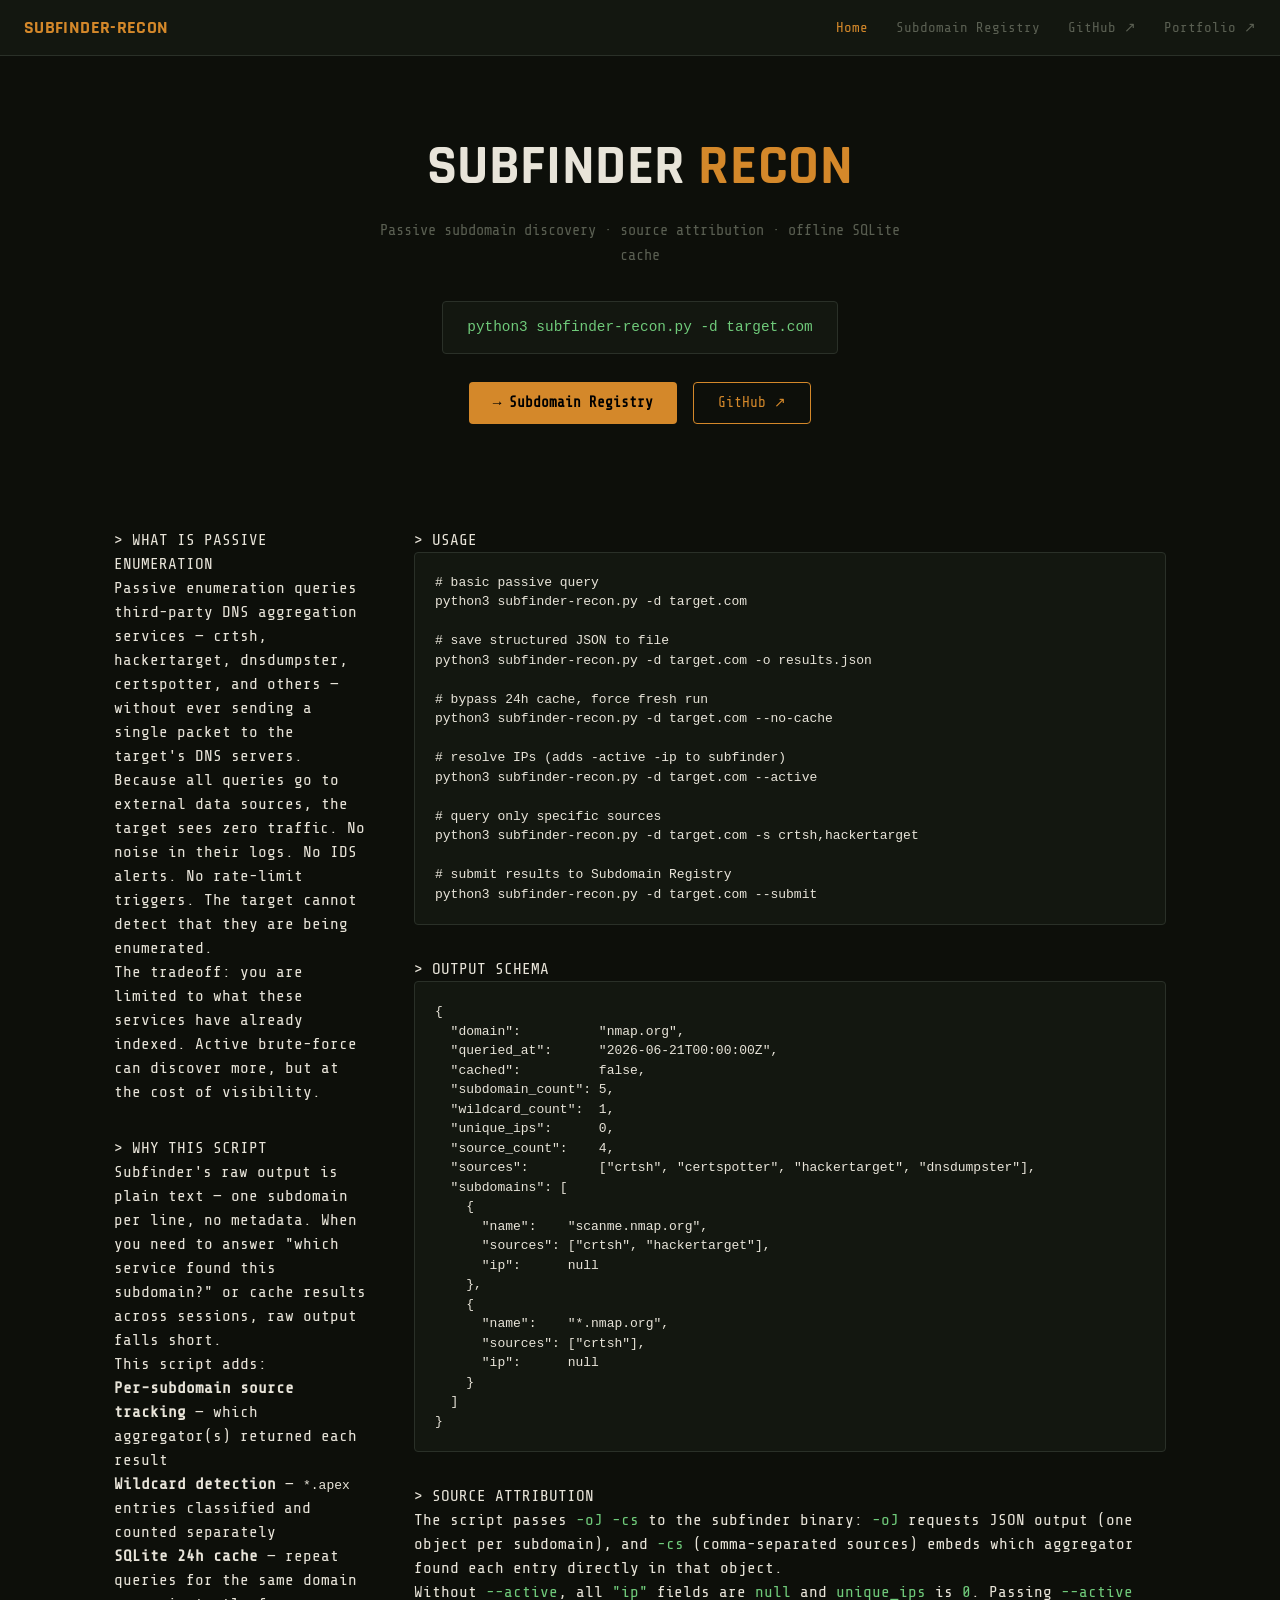
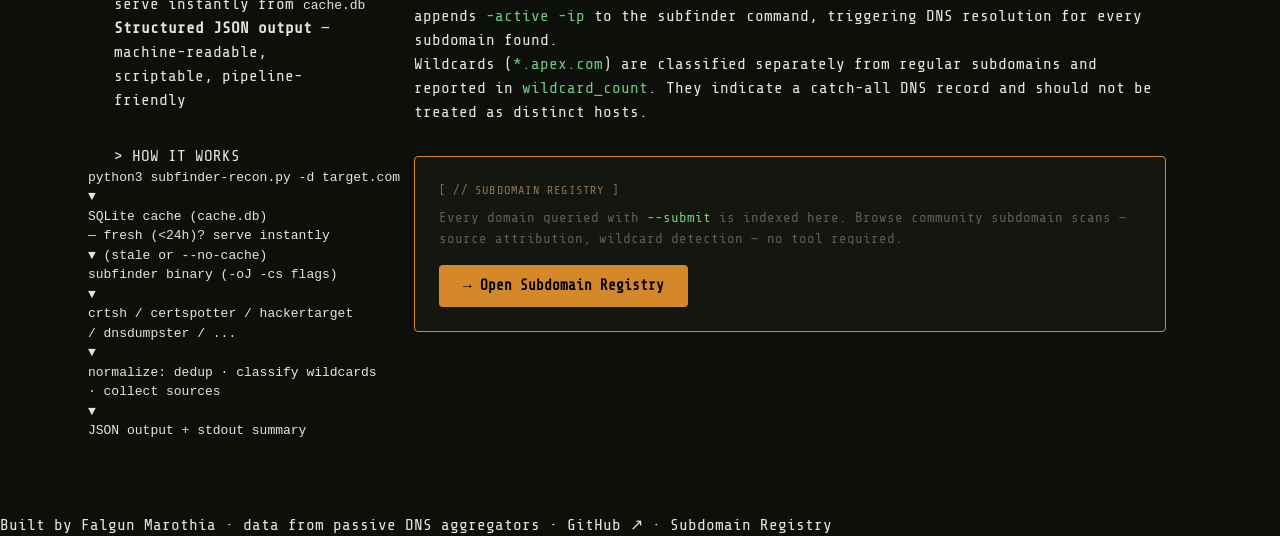
==== web/index.html @ 328d938c "feat: initial build — Subdomain Registry, submission pipeline, 18-file standard" ====
<!DOCTYPE html>
<html lang="en">
<head>
  <meta charset="UTF-8">
  <meta name="viewport" content="width=device-width, initial-scale=1.0">
  <title>subfinder-recon — Passive Subdomain Enumeration</title>
  <link rel="preconnect" href="https://fonts.googleapis.com">
  <link rel="preconnect" href="https://fonts.gstatic.com" crossorigin>
  <link href="https://fonts.googleapis.com/css2?family=Share+Tech+Mono&family=Rajdhani:wght@400;600;700&display=swap" rel="stylesheet">
  <link rel="stylesheet" href="assets/css/style.css">
</head>
<body>

<nav>
  <a class="nav-brand" href="index.html">SUBFINDER-RECON</a>
  <div class="nav-links">
    <a href="index.html" class="nav-active">Home</a>
    <a href="subdomain-registry.html">Subdomain Registry</a>
    <a href="https://github.com/fmfalgun/subfinder-recon" target="_blank" rel="noopener noreferrer">GitHub ↗</a>
    <a href="https://fmfalgun.github.io" target="_blank" rel="noopener noreferrer">Portfolio ↗</a>
  </div>
</nav>

<section class="hero">
  <h1>SUBFINDER <span>RECON</span></h1>
  <p class="tagline">Passive subdomain discovery · source attribution · offline SQLite cache</p>
  <div class="install-block">
    <code>python3 subfinder-recon.py -d target.com</code>
  </div>
  <div class="hero-cta-row">
    <a href="subdomain-registry.html" class="cta-btn">→ Subdomain Registry</a>
    <a href="https://github.com/fmfalgun/subfinder-recon" target="_blank" rel="noopener noreferrer" class="cta-ghost">GitHub ↗</a>
  </div>
</section>

<div class="layout">

  <aside class="info-panel">

    <div class="panel-block">
      <div class="panel-title">&gt; WHAT IS PASSIVE ENUMERATION</div>
      <p>Passive enumeration queries third-party DNS aggregation services — crtsh, hackertarget, dnsdumpster, certspotter, and others — without ever sending a single packet to the target's DNS servers.</p>
      <p>Because all queries go to external data sources, the target sees zero traffic. No noise in their logs. No IDS alerts. No rate-limit triggers. The target cannot detect that they are being enumerated.</p>
      <p>The tradeoff: you are limited to what these services have already indexed. Active brute-force can discover more, but at the cost of visibility.</p>
    </div>

    <div class="panel-block">
      <div class="panel-title">&gt; WHY THIS SCRIPT</div>
      <p>Subfinder's raw output is plain text — one subdomain per line, no metadata. When you need to answer "which service found this subdomain?" or cache results across sessions, raw output falls short.</p>
      <p>This script adds:</p>
      <ul>
        <li><strong>Per-subdomain source tracking</strong> — which aggregator(s) returned each result</li>
        <li><strong>Wildcard detection</strong> — <code>*.apex</code> entries classified and counted separately</li>
        <li><strong>SQLite 24h cache</strong> — repeat queries for the same domain serve instantly from <code>cache.db</code></li>
        <li><strong>Structured JSON output</strong> — machine-readable, scriptable, pipeline-friendly</li>
      </ul>
    </div>

    <div class="panel-block">
      <div class="panel-title">&gt; HOW IT WORKS</div>
      <pre class="arch-diagram">python3 subfinder-recon.py -d target.com
▼
SQLite cache (cache.db)
— fresh (&lt;24h)? serve instantly
▼ (stale or --no-cache)
subfinder binary (-oJ -cs flags)
▼
crtsh / certspotter / hackertarget
/ dnsdumpster / ...
▼
normalize: dedup · classify wildcards
· collect sources
▼
JSON output + stdout summary</pre>
    </div>

  </aside>

  <main class="home-main">

    <div class="panel-block">
      <div class="panel-title">&gt; USAGE</div>
      <pre class="code-block"><span class="comment"># basic passive query</span>
python3 subfinder-recon.py -d target.com

<span class="comment"># save structured JSON to file</span>
python3 subfinder-recon.py -d target.com -o results.json

<span class="comment"># bypass 24h cache, force fresh run</span>
python3 subfinder-recon.py -d target.com --no-cache

<span class="comment"># resolve IPs (adds -active -ip to subfinder)</span>
python3 subfinder-recon.py -d target.com --active

<span class="comment"># query only specific sources</span>
python3 subfinder-recon.py -d target.com -s crtsh,hackertarget

<span class="comment"># submit results to Subdomain Registry</span>
python3 subfinder-recon.py -d target.com --submit</pre>
    </div>

    <div class="panel-block">
      <div class="panel-title">&gt; OUTPUT SCHEMA</div>
      <pre class="code-block">{
  <span class="json-key">"domain"</span>:          <span class="json-str">"nmap.org"</span>,
  <span class="json-key">"queried_at"</span>:      <span class="json-str">"2026-06-21T00:00:00Z"</span>,
  <span class="json-key">"cached"</span>:          <span class="json-bool">false</span>,
  <span class="json-key">"subdomain_count"</span>: <span class="json-num">5</span>,
  <span class="json-key">"wildcard_count"</span>:  <span class="json-num">1</span>,
  <span class="json-key">"unique_ips"</span>:      <span class="json-num">0</span>,
  <span class="json-key">"source_count"</span>:    <span class="json-num">4</span>,
  <span class="json-key">"sources"</span>:         [<span class="json-str">"crtsh"</span>, <span class="json-str">"certspotter"</span>, <span class="json-str">"hackertarget"</span>, <span class="json-str">"dnsdumpster"</span>],
  <span class="json-key">"subdomains"</span>: [
    {
      <span class="json-key">"name"</span>:    <span class="json-str">"scanme.nmap.org"</span>,
      <span class="json-key">"sources"</span>: [<span class="json-str">"crtsh"</span>, <span class="json-str">"hackertarget"</span>],
      <span class="json-key">"ip"</span>:      <span class="json-bool">null</span>
    },
    {
      <span class="json-key">"name"</span>:    <span class="json-str">"*.nmap.org"</span>,
      <span class="json-key">"sources"</span>: [<span class="json-str">"crtsh"</span>],
      <span class="json-key">"ip"</span>:      <span class="json-bool">null</span>
    }
  ]
}</pre>
    </div>

    <div class="panel-block">
      <div class="panel-title">&gt; SOURCE ATTRIBUTION</div>
      <p>The script passes <code class="inline-code">-oJ -cs</code> to the subfinder binary: <code class="inline-code">-oJ</code> requests JSON output (one object per subdomain), and <code class="inline-code">-cs</code> (comma-separated sources) embeds which aggregator found each entry directly in that object.</p>
      <p>Without <code class="inline-code">--active</code>, all <code class="inline-code">"ip"</code> fields are <code class="inline-code">null</code> and <code class="inline-code">unique_ips</code> is <code class="inline-code">0</code>. Passing <code class="inline-code">--active</code> appends <code class="inline-code">-active -ip</code> to the subfinder command, triggering DNS resolution for every subdomain found.</p>
      <p>Wildcards (<code class="inline-code">*.apex.com</code>) are classified separately from regular subdomains and reported in <code class="inline-code">wildcard_count</code>. They indicate a catch-all DNS record and should not be treated as distinct hosts.</p>
    </div>

    <div class="hof-cta-card">
      <div class="hof-cta-label">[ // SUBDOMAIN REGISTRY ]</div>
      <p class="hof-cta-desc">Every domain queried with <code class="inline-code">--submit</code> is indexed here. Browse community subdomain scans — source attribution, wildcard detection — no tool required.</p>
      <a href="subdomain-registry.html" class="cta-btn">→ Open Subdomain Registry</a>
    </div>

  </main>

</div>

<footer>
  Built by <a href="https://fmfalgun.github.io">Falgun Marothia</a> · data from passive DNS aggregators · <a href="https://github.com/fmfalgun/subfinder-recon">GitHub ↗</a> · <a href="subdomain-registry.html">Subdomain Registry</a>
</footer>

</body>
</html>
---- web/assets/css/style.css ----
/* ============================================================
   subfinder-recon — style.css
   Design tokens + full site styles
   ============================================================ */

:root {
  --black:        #0D0F0A;
  --card:         #131710;
  --border:       #2A3028;
  --cream:        #E8E4D9;
  --dim:          #5A5F52;
  --amber:        #D4882A;
  --khaki:        #8B7355;
  --green:        #6FCA7A;
  --blue:         #7AA8CA;
  --red:          #CC3333;
  --font-mono:    'Share Tech Mono', 'Courier New', monospace;
  --font-display: 'Rajdhani', sans-serif;
}

/* ============================================================
   Reset + Base
   ============================================================ */

*,
*::before,
*::after {
  box-sizing: border-box;
  margin: 0;
  padding: 0;
}

body {
  background: var(--black);
  color: var(--cream);
  font-family: var(--font-mono);
  line-height: 1.5;
  min-height: 100vh;
}

a {
  color: inherit;
  text-decoration: none;
}

ul,
ol {
  list-style: none;
}

img {
  display: block;
  max-width: 100%;
}

/* ============================================================
   Nav
   ============================================================ */

nav {
  position: sticky;
  top: 0;
  z-index: 100;
  background: var(--card);
  border-bottom: 1px solid var(--border);
  display: flex;
  align-items: center;
  justify-content: space-between;
  padding: 0 24px;
  height: 56px;
}

.nav-brand {
  color: var(--amber);
  font-family: var(--font-display);
  font-weight: 700;
  font-size: 1.15rem;
  letter-spacing: .02em;
}

.nav-links {
  display: flex;
  align-items: center;
  gap: 28px;
}

.nav-links a {
  color: var(--dim);
  font-size: .88rem;
  transition: color .15s;
}

.nav-links a:hover {
  color: var(--amber);
}

.nav-active {
  color: var(--amber) !important;
}

/* ============================================================
   Hero
   ============================================================ */

.hero {
  text-align: center;
  padding: 80px 24px 64px;
}

.hero h1 {
  font-family: var(--font-display);
  font-size: 3.5rem;
  font-weight: 700;
  line-height: 1.1;
  margin-bottom: 20px;
  letter-spacing: .01em;
}

.hero h1 span {
  color: var(--amber);
}

.hero p {
  color: var(--dim);
  font-size: .95rem;
  max-width: 540px;
  margin: 0 auto 32px;
  line-height: 1.7;
}

.install-block {
  display: inline-block;
  background: var(--card);
  border: 1px solid var(--border);
  border-radius: 4px;
  padding: 14px 24px;
  font-family: var(--font-mono);
  font-size: .9rem;
  color: var(--green);
  margin-bottom: 28px;
  text-align: left;
}

.hero-cta-row {
  display: flex;
  justify-content: center;
  align-items: center;
  gap: 16px;
  flex-wrap: wrap;
}

.cta-btn {
  background: var(--amber);
  color: #000;
  font-family: var(--font-mono);
  font-size: .9rem;
  font-weight: 700;
  padding: 10px 24px;
  border: none;
  border-radius: 4px;
  cursor: pointer;
  text-decoration: none;
  display: inline-block;
  transition: opacity .15s;
}

.cta-btn:hover {
  opacity: .85;
}

.cta-ghost {
  border: 1px solid var(--amber);
  color: var(--amber);
  font-family: var(--font-mono);
  font-size: .9rem;
  padding: 9px 24px;
  border-radius: 4px;
  background: transparent;
  cursor: pointer;
  text-decoration: none;
  display: inline-block;
  transition: background .15s;
}

.cta-ghost:hover {
  background: rgba(212, 136, 42, .08);
}

/* ============================================================
   Two-Column Layout
   ============================================================ */

.layout {
  display: grid;
  grid-template-columns: 260px 1fr;
  gap: 40px;
  max-width: 1100px;
  margin: 0 auto;
  padding: 40px 24px;
}

.info-panel {
  position: sticky;
  top: 80px;
  align-self: start;
}

/* ============================================================
   Panel Blocks (sidebar)
   ============================================================ */

.panel-block {
  margin-bottom: 32px;
}

.panel-heading {
  color: var(--khaki);
  font-size: .75rem;
  letter-spacing: .1em;
  text-transform: uppercase;
  margin-bottom: 8px;
}

.panel-text {
  color: var(--dim);
  font-size: .85rem;
  line-height: 1.6;
  margin-bottom: 8px;
}

.panel-list {
  color: var(--dim);
  font-size: .85rem;
  line-height: 1.6;
  padding-left: 0;
}

.panel-list li {
  padding: 2px 0;
}

.panel-list li::before {
  content: '› ';
  color: var(--amber);
}

.inline-code {
  color: var(--green);
  font-family: var(--font-mono);
}

/* ============================================================
   Architecture Diagram
   ============================================================ */

.arch-diagram {
  display: flex;
  flex-direction: column;
  align-items: center;
  gap: 4px;
}

.arch-box {
  background: var(--card);
  border: 1px solid var(--border);
  padding: 10px 20px;
  border-radius: 4px;
  text-align: center;
  font-size: .82rem;
  width: 100%;
  max-width: 200px;
}

.arch-arrow {
  color: var(--amber);
  font-size: 1.1rem;
  line-height: 1;
}

.arch-cache {
  background: var(--card);
  border: 1px solid var(--amber);
  padding: 10px 20px;
  border-radius: 4px;
  text-align: center;
  font-size: .82rem;
  width: 100%;
  max-width: 200px;
}

.arch-sub {
  color: var(--dim);
  font-size: .72rem;
  margin-top: 2px;
}

/* ============================================================
   Code Blocks
   ============================================================ */

.code-block {
  background: var(--card);
  border: 1px solid var(--border);
  border-radius: 4px;
  padding: 20px;
  margin-bottom: 16px;
}

.code-pre {
  color: var(--green);
  font-family: var(--font-mono);
  font-size: .88rem;
  margin: 0 0 12px;
  white-space: pre-wrap;
  word-break: break-all;
}

.code-comment {
  color: var(--dim);
  font-size: .8rem;
  margin-bottom: 4px;
}

/* ============================================================
   Subdomain Registry Page
   ============================================================ */

.hof-subheader {
  text-align: center;
  padding: 16px;
  color: var(--dim);
  font-size: .85rem;
  border-bottom: 1px solid var(--border);
}

#sr-stats {
  color: var(--cream);
}

#sr-disclaimer {
  background: var(--card);
  border: 1px solid var(--amber);
  border-radius: 4px;
  padding: 14px 16px;
  margin: 24px auto;
  max-width: 860px;
  font-size: .85rem;
  color: var(--dim);
}

.disclaimer-icon {
  color: var(--amber);
  margin-right: 8px;
}

#sr-howto {
  display: flex;
  align-items: center;
  gap: 16px;
  background: var(--card);
  border: 1px solid var(--border);
  border-radius: 4px;
  padding: 12px 16px;
  margin: 0 auto 24px;
  max-width: 860px;
}

.howto-label {
  color: var(--khaki);
  font-size: .75rem;
  white-space: nowrap;
  text-transform: uppercase;
  letter-spacing: .08em;
}

.howto-cmd {
  color: var(--green);
  font-size: .85rem;
  flex: 1;
  font-family: var(--font-mono);
}

.howto-link {
  color: var(--amber);
  font-size: .85rem;
  white-space: nowrap;
  text-decoration: none;
  transition: opacity .15s;
}

.howto-link:hover {
  opacity: .75;
}

#search-row {
  display: flex;
  align-items: center;
  gap: 16px;
  max-width: 860px;
  margin: 0 auto 20px;
}

#search-input {
  flex: 1;
  background: var(--card);
  border: 1px solid var(--border);
  color: var(--cream);
  font-family: var(--font-mono);
  padding: 8px 12px;
  border-radius: 4px;
  font-size: .9rem;
  outline: none;
  transition: border-color .15s;
}

#search-input:focus {
  border-color: var(--amber);
}

#search-input::placeholder {
  color: var(--dim);
}

#search-count {
  color: var(--dim);
  font-size: .8rem;
  white-space: nowrap;
}

#domain-list {
  max-width: 860px;
  margin: 0 auto;
  display: flex;
  flex-direction: column;
  gap: 12px;
  padding-bottom: 60px;
}

.domain-card {
  background: var(--card);
  border: 1px solid var(--border);
  border-radius: 4px;
  padding: 16px 20px;
  cursor: pointer;
  transition: border-color .15s;
}

.domain-card:hover {
  border-color: var(--amber);
}

.card-header {
  display: flex;
  justify-content: space-between;
  align-items: baseline;
  margin-bottom: 10px;
}

.card-domain {
  color: var(--cream);
  font-size: 1rem;
  font-family: var(--font-display);
  font-weight: 600;
}

.card-date {
  color: var(--dim);
  font-size: .78rem;
}

.card-stats {
  display: flex;
  gap: 24px;
  margin-bottom: 8px;
  flex-wrap: wrap;
}

.card-stat {
  color: var(--dim);
  font-size: .82rem;
}

.stat-num {
  color: var(--green);
  font-weight: bold;
}

.card-contributor {
  color: var(--khaki);
  font-size: .75rem;
}

/* ============================================================
   Domain Detail Page
   ============================================================ */

#main {
  max-width: 860px;
  margin: 0 auto;
  padding: 32px 24px;
}

#domain-title {
  font-family: var(--font-display);
  font-size: 1.8rem;
  color: var(--amber);
  margin-bottom: 6px;
}

#queried-at-line {
  color: var(--dim);
  font-size: .82rem;
  margin-bottom: 28px;
}

.stats-row {
  display: flex;
  gap: 24px;
  flex-wrap: wrap;
  margin-bottom: 32px;
}

.stat-badge {
  background: var(--card);
  border: 1px solid var(--border);
  border-radius: 4px;
  padding: 16px 24px;
  text-align: center;
  min-width: 100px;
}

.stat-value {
  display: block;
  font-size: 1.6rem;
  color: var(--green);
  font-family: var(--font-display);
  font-weight: 700;
}

.stat-label {
  font-size: .75rem;
  color: var(--dim);
}

.section {
  margin-bottom: 32px;
}

.section-title {
  color: var(--khaki);
  font-size: .75rem;
  letter-spacing: .1em;
  text-transform: uppercase;
  margin-bottom: 12px;
  border-bottom: 1px solid var(--border);
  padding-bottom: 6px;
}

.entry-list {
  display: flex;
  flex-direction: column;
  gap: 6px;
}

.entry {
  display: flex;
  align-items: center;
  gap: 12px;
  padding: 8px 12px;
  background: var(--card);
  border-radius: 3px;
  border: 1px solid var(--border);
  flex-wrap: wrap;
}

.entry-name {
  color: var(--cream);
  font-size: .88rem;
  flex: 1;
  word-break: break-all;
}

.entry-sources {
  display: flex;
  gap: 6px;
  flex-wrap: wrap;
}

.source-tag {
  background: #1a1f18;
  border: 1px solid var(--border);
  color: var(--khaki);
  font-size: .72rem;
  padding: 2px 6px;
  border-radius: 3px;
  font-family: var(--font-mono);
}

.entry-ip {
  color: var(--blue);
  font-size: .8rem;
}

.empty {
  color: var(--dim);
  font-size: .85rem;
  padding: 12px;
}

/* ============================================================
   Shared Components
   ============================================================ */

#error-box {
  display: none;
  background: #1a0a0a;
  border: 1px solid var(--red);
  border-radius: 4px;
  padding: 12px 16px;
  margin: 16px auto;
  max-width: 860px;
}

#error-message {
  color: var(--red);
  font-size: .88rem;
}

.site-footer {
  border-top: 1px solid var(--border);
  padding: 24px;
  text-align: center;
  color: var(--dim);
  font-size: .8rem;
  margin-top: 60px;
}

.site-footer a {
  color: var(--amber);
  text-decoration: none;
}

.site-footer a:hover {
  text-decoration: underline;
}

.hof-cta-card {
  background: var(--card);
  border: 1px solid var(--amber);
  border-radius: 4px;
  padding: 24px;
  margin: 32px 0;
}

.hof-cta-label {
  color: var(--khaki);
  font-size: .75rem;
  letter-spacing: .1em;
  text-transform: uppercase;
  margin-bottom: 8px;
}

.hof-cta-desc {
  color: var(--dim);
  font-size: .88rem;
  margin-bottom: 16px;
}

/* ============================================================
   Responsive — 900px: collapse to single column
   ============================================================ */

@media (max-width: 900px) {
  .layout {
    grid-template-columns: 1fr;
    gap: 24px;
    padding: 24px 16px;
  }

  .info-panel {
    position: static;
  }

  .stats-row {
    gap: 12px;
  }

  .stat-badge {
    padding: 12px 16px;
    min-width: 80px;
  }
}

/* ============================================================
   Responsive — 600px: reduce nav + hero
   ============================================================ */

@media (max-width: 600px) {
  nav {
    padding: 0 14px;
    height: 48px;
  }

  .nav-brand {
    font-size: 1rem;
  }

  .nav-links {
    gap: 16px;
  }

  .nav-links a {
    font-size: .8rem;
  }

  .hero {
    padding: 48px 16px 40px;
  }

  .hero h1 {
    font-size: 2.2rem;
  }

  .hero p {
    font-size: .88rem;
  }

  .install-block {
    font-size: .8rem;
    padding: 12px 16px;
  }

  .hero-cta-row {
    flex-direction: column;
    gap: 10px;
  }

  .cta-btn,
  .cta-ghost {
    width: 100%;
    text-align: center;
  }

  #sr-howto {
    flex-direction: column;
    align-items: flex-start;
    gap: 8px;
  }

  .card-stats {
    gap: 14px;
  }

  #domain-title {
    font-size: 1.4rem;
  }

  .stat-value {
    font-size: 1.3rem;
  }

  .entry {
    flex-direction: column;
    align-items: flex-start;
    gap: 6px;
  }

  .entry-name {
    flex: unset;
  }
}
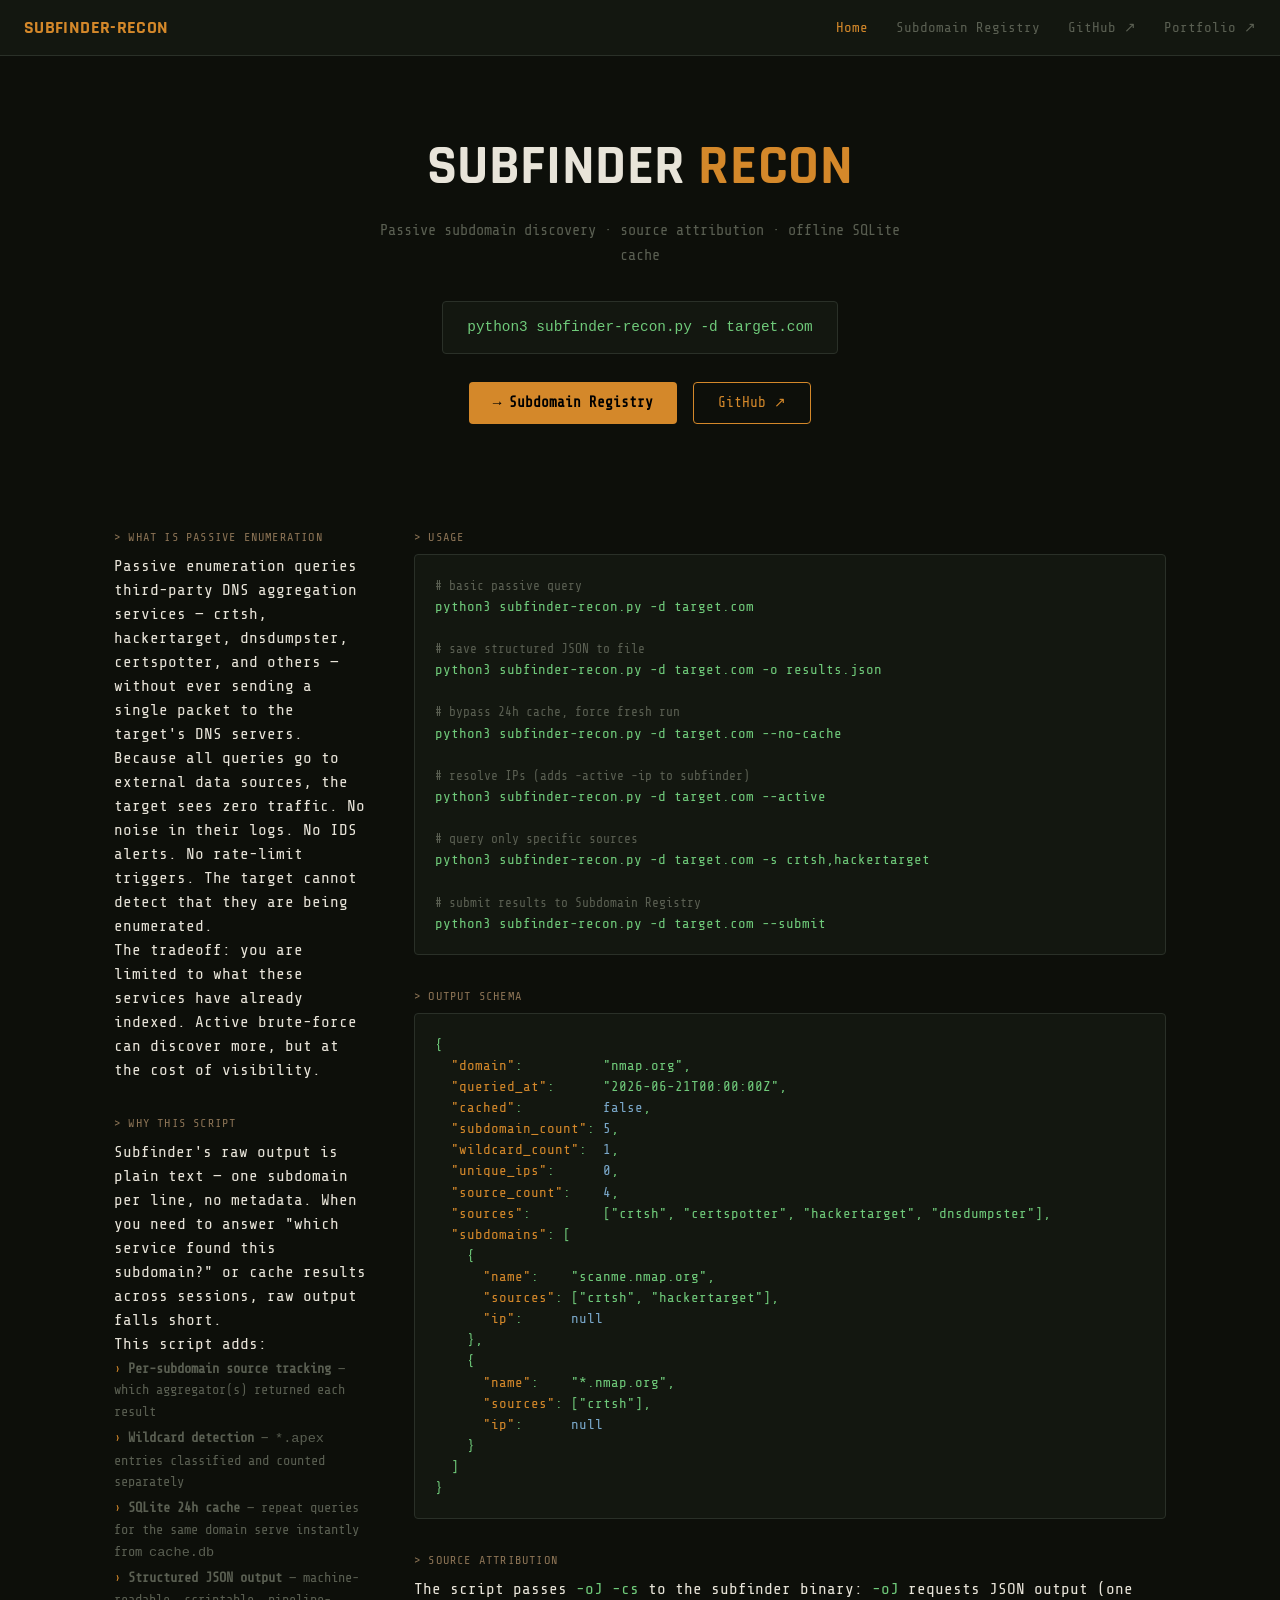
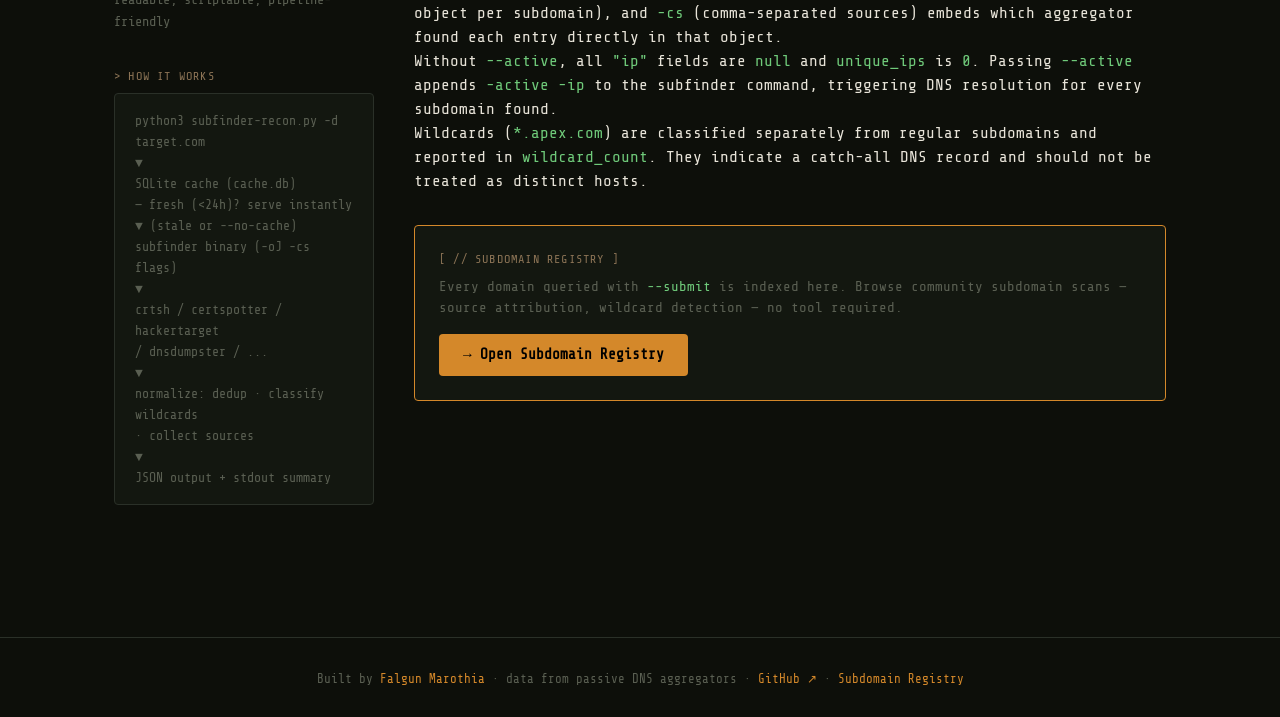
==== commit 767a755e: "fix: footer selector, panel-title alias, pre.arch-diagram, code-block color, json syntax classes" ====
--- a/web/index.html
+++ b/web/index.html
@@ -48,7 +48,7 @@
       <div class="panel-title">&gt; WHY THIS SCRIPT</div>
       <p>Subfinder's raw output is plain text — one subdomain per line, no metadata. When you need to answer "which service found this subdomain?" or cache results across sessions, raw output falls short.</p>
       <p>This script adds:</p>
-      <ul>
+      <ul class="panel-list">
         <li><strong>Per-subdomain source tracking</strong> — which aggregator(s) returned each result</li>
         <li><strong>Wildcard detection</strong> — <code>*.apex</code> entries classified and counted separately</li>
         <li><strong>SQLite 24h cache</strong> — repeat queries for the same domain serve instantly from <code>cache.db</code></li>
--- a/web/assets/css/style.css
+++ b/web/assets/css/style.css
@@ -213,7 +213,8 @@
   margin-bottom: 32px;
 }
 
-.panel-heading {
+.panel-heading,
+.panel-title {
   color: var(--khaki);
   font-size: .75rem;
   letter-spacing: .1em;
@@ -260,6 +261,19 @@
   gap: 4px;
 }
 
+pre.arch-diagram {
+  display: block;
+  background: var(--card);
+  border: 1px solid var(--border);
+  border-radius: 4px;
+  padding: 16px 20px;
+  color: var(--dim);
+  font-family: var(--font-mono);
+  font-size: .82rem;
+  line-height: 1.6;
+  white-space: pre-wrap;
+}
+
 .arch-box {
   background: var(--card);
   border: 1px solid var(--border);
@@ -304,6 +318,11 @@
   border-radius: 4px;
   padding: 20px;
   margin-bottom: 16px;
+  color: var(--green);
+  font-family: var(--font-mono);
+  font-size: .88rem;
+  white-space: pre-wrap;
+  word-break: break-all;
 }
 
 .code-pre {
@@ -315,11 +334,16 @@
   word-break: break-all;
 }
 
-.code-comment {
+.code-comment,
+.comment {
   color: var(--dim);
   font-size: .8rem;
-  margin-bottom: 4px;
-}
+}
+
+.json-key  { color: var(--amber); }
+.json-str  { color: var(--green); }
+.json-bool { color: var(--blue); }
+.json-num  { color: var(--blue); }
 
 /* ============================================================
    Subdomain Registry Page
@@ -626,21 +650,22 @@
   font-size: .88rem;
 }
 
-.site-footer {
+footer {
   border-top: 1px solid var(--border);
-  padding: 24px;
+  padding: 2rem;
   text-align: center;
   color: var(--dim);
-  font-size: .8rem;
+  font-family: var(--font-mono);
+  font-size: .78rem;
   margin-top: 60px;
 }
 
-.site-footer a {
+footer a {
   color: var(--amber);
   text-decoration: none;
 }
 
-.site-footer a:hover {
+footer a:hover {
   text-decoration: underline;
 }
 
